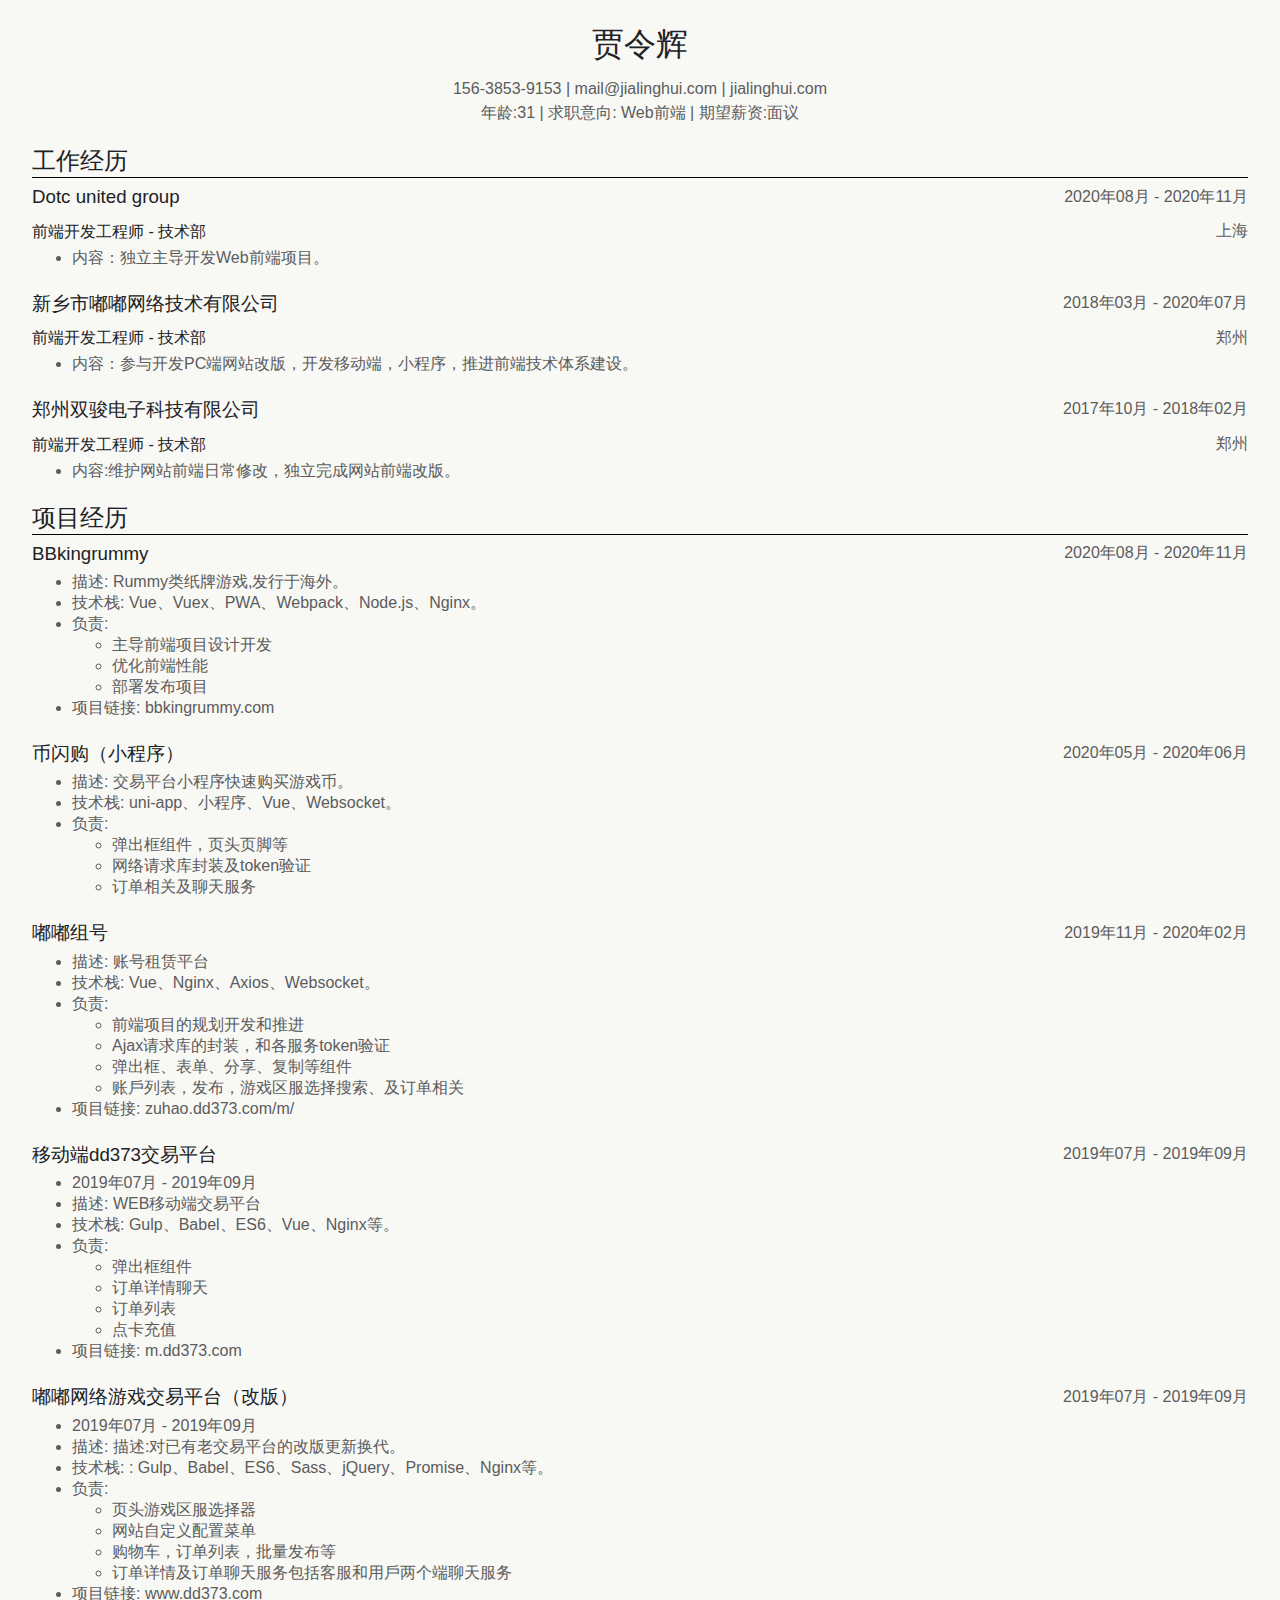
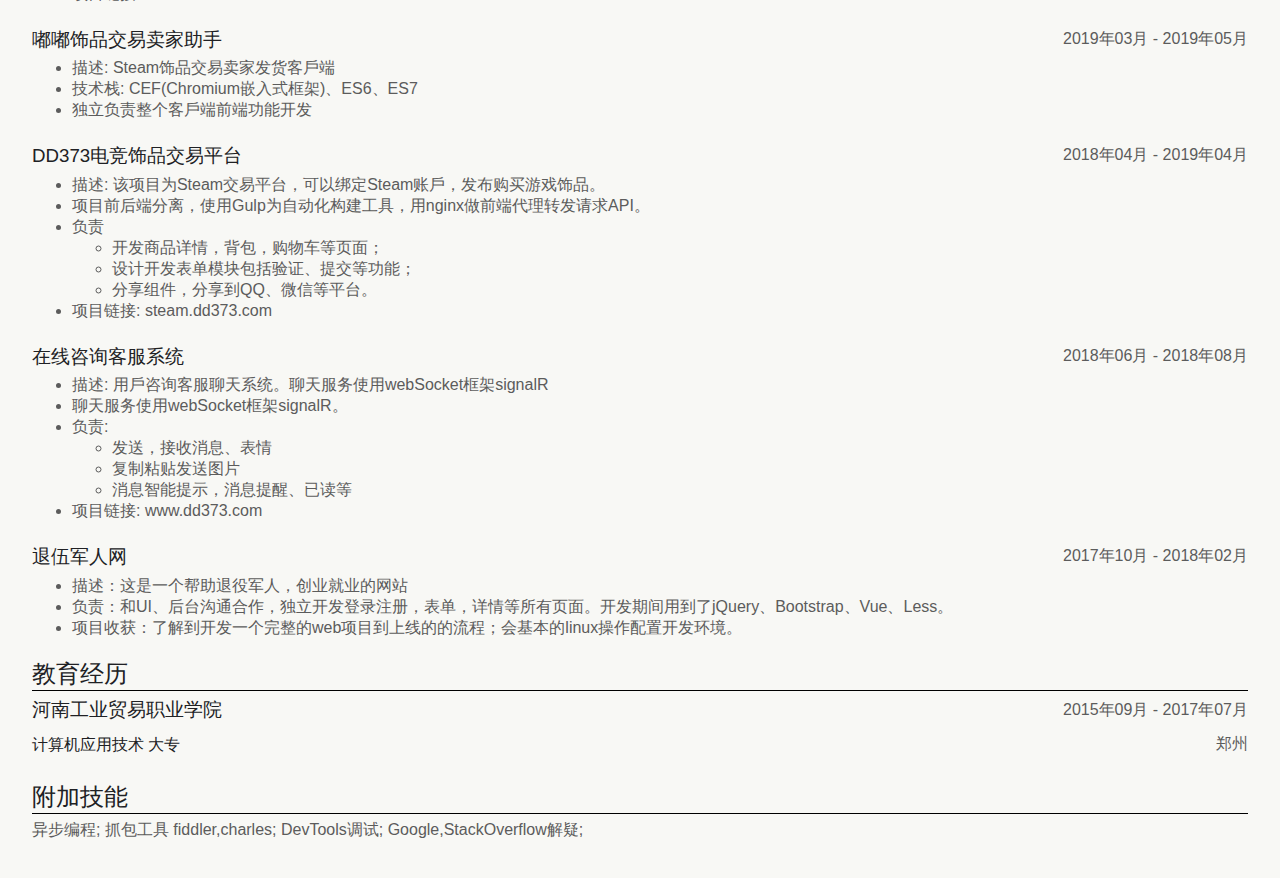
==== index.html @ 7e16a816 "Update index.html" ====
<!DOCTYPE html>
<html lang="en">
<head>
    <meta charset="UTF-8">
    <meta name="viewport" content="width=device-width, initial-scale=1.0">
    <title>WEB前端-李聪</title>
    <style>
        ::selection {
            background-color: #ffe150;
        }

        body{
            margin: 2em;
            font-family:
                system, -apple-system, BlinkMacSystemFont,
                "PingFang SC", "Segoe UI", "Microsoft YaHei", "wenquanyi micro hei","Hiragino Sans GB", "Hiragino Sans GB W3", "Roboto", "Oxygen", "Ubuntu", "Cantarell", "Fira Sans", "Droid Sans",
                "Helvetica Neue", Helvetica, Arial, sans-serif;
            background-color: #f8f8f5;
            color: #5c5c5c;
        }
        header{line-height: 1.5em;text-align: center;}
    
        a{text-decoration: none; color: inherit;}

        a:hover{
            border-bottom: 1px solid black;
            color: Black;
        }

        a:visited {
            color: #9f9f9f;
        }

        h1,h2,h3,h4,h5,h6{color: #202124; font-weight: normal;}

        hr{margin: unset; border: none; border-bottom: 1.5px solid #000;}

        section h2{margin-bottom: unset;}

        section h3, section h4, section p{line-height: 2em; margin: 0;}

        section h4{font-weight: normal;}

        section ul{margin-top:0;}

        hgroup > div{
            display: flex;
            justify-content: space-between;
            align-items: center;
            flex-wrap: wrap;
        }
    </style>
    <script>
        document.addEventListener("DOMContentLoaded",function(){
            var Age = new Date().getFullYear() - 1995;
            document.querySelector('#Age').innerText = Age;
        });
    </script>
</head>
<body>
    <header>
        <h1>贾令辉</h1>
        <a href="tel:15638539153">156-3853-9153</a> | 
        <a href="mailto:mail@jialinghui.com">mail@jialinghui.com</a> | 
        <a href="//jialinghui.com">jialinghui.com</a>
        <br>
        年龄:<span id="Age">24</span> | 求职意向: Web前端 | 期望薪资:面议
    </header>
    <section>
        <h2>工作经历</h2>
        <hr/>
        <hgroup>
            <div>
                <h3>Dotc united group</h3>
                <time>2020年08⽉ - 2020年11⽉</time>
            </div>
            <div>
                <h4>前端开发⼯程师 - 技术部</h4>
                <span>上海</span>
            </div>
        </hgroup>
        <ul>
            <li>内容：独立主导开发Web前端项目。</li>
        </ul>

        <hgroup>
            <div>
                <h3>新乡市嘟嘟⽹络技术有限公司</h3>
                <time>2018年03⽉ - 2020年07⽉</time>
            </div>
            <div>
                <h4>前端开发⼯程师 - 技术部</h4>
                <span>郑州</span>
            </div>
        </hgroup>
        <ul>
            <li>内容：参与开发PC端⽹站改版，开发移动端，小程序，推进前端技术体系建设。</li>
        </ul>
        <hgroup>
            <div>
                <h3>郑州双骏电⼦科技有限公司</h3>
                <time>2017年10⽉ - 2018年02⽉</time>
            </div>
            <div>
                <h4>前端开发⼯程师 - 技术部</h4>
                <span>郑州</span>
            </div>
        </hgroup>
        <ul>
            <li>内容:维护⽹站前端⽇常修改，独⽴完成⽹站前端改版。</li>
        </ul>
    </section>

    <section>
        <h2>项目经历</h2>
        <hr/>
        <hgroup>
            <div>
                <h3>BBkingrummy</h3>
                <time>2020年08⽉ - 2020年11⽉</time>
            </div>
        </hgroup>
        <ul>
            <li>描述: Rummy类纸牌游戏,发行于海外。</li>
            <li>技术栈: Vue、Vuex、PWA、Webpack、Node.js、Nginx。</li>
            <li>负责:
                <ul>
                    <li>主导前端项目设计开发</li>
                    <li>优化前端性能</li>
                    <li>部署发布项目</li>
                </ul>
            </li>
            <li>项⽬链接: <a href="//bbkingrummy.com">bbkingrummy.com</a></li>
        </ul>

        <hgroup>
            <div>
                <h3>币闪购（小程序）</h3>
                <time>2020年05⽉ - 2020年06⽉</time>
            </div>
        </hgroup>
        <ul>
            <li>描述: 交易平台小程序快速购买游戏币。</li>
            <li>技术栈: uni-app、小程序、Vue、Websocket。</li>
            <li>负责:
                <ul>
                    <li>弹出框组件，⻚头⻚脚等</li>
                    <li>⽹络请求库封装及token验证</li>
                    <li>订单相关及聊天服务</li>
                </ul>
            </li>
        </ul>

        <hgroup>
            <div>
                <h3>嘟嘟组号</h3>
                <time>2019年11⽉ - 2020年02⽉</time>
            </div>
        </hgroup>
        <ul>
            <li>描述: 账号租赁平台</li>
            <li>技术栈: Vue、Nginx、Axios、Websocket。</li>
            <li>
                负责:
                <ul>
                    <li>前端项⽬的规划开发和推进</li>
                    <li>Ajax请求库的封装，和各服务token验证</li>
                    <li>弹出框、表单、分享、复制等组件</li>
                    <li>账⼾列表，发布，游戏区服选择搜索、及订单相关</li>
                </ul>
            </li>
            <li>项⽬链接: <a href="//zuhao.dd373.com/m/">zuhao.dd373.com/m/</a></li>
        </ul>

        <hgroup>
            <div>
                <h3>移动端dd373交易平台</h3>
                <time>2019年07⽉ - 2019年09⽉</time>
            </div>
        </hgroup>
        <ul>
            <li>2019年07⽉ - 2019年09⽉</li>
            <li>描述: WEB移动端交易平台</li>
            <li>技术栈: Gulp、Babel、ES6、Vue、Nginx等。</li>
            <li>
                负责:
                <ul>
                    <li>弹出框组件</li>
                    <li>订单详情聊天</li>
                    <li>订单列表</li>
                    <li>点卡充值</li>
                </ul>
            </li>
            <li>项⽬链接: <a href="//m.dd373.com">m.dd373.com</a> </li>
        </ul>

        <hgroup>
            <div>
                <h3>嘟嘟⽹络游戏交易平台（改版）</h3>
                <time>2019年07⽉ - 2019年09⽉</time>
            </div>
        </hgroup>
        <ul>
            <li>2019年07⽉ - 2019年09⽉</li>
            <li>描述: 描述:对已有⽼交易平台的改版更新换代。</li>
            <li>技术栈: : Gulp、Babel、ES6、Sass、jQuery、Promise、Nginx等。</li>
            <li>负责:
                <ul>
                    <li>⻚头游戏区服选择器</li>
                    <li>⽹站⾃定义配置菜单</li>
                    <li>购物⻋，订单列表，批量发布等</li>
                    <li>订单详情及订单聊天服务包括客服和⽤⼾两个端聊天服务</li>
                </ul>
            </li>
            <li>项⽬链接: <a href="//www.dd373.com">www.dd373.com</a> </li>
        </ul>
        
        <hgroup>
            <div>
                <h3>嘟嘟饰品交易卖家助⼿</h3>
                <time>2019年03⽉ - 2019年05⽉</time>
            </div>
        </hgroup>
        <ul>
            <li>描述: Steam饰品交易卖家发货客⼾端</li>
            <li>技术栈: CEF(Chromium嵌入式框架)、ES6、ES7</li>
            <li>独⽴负责整个客⼾端前端功能开发</li>
        </ul>
        
        <hgroup>
            <div>
                <h3>DD373电竞饰品交易平台</h3>
                <time>2018年04⽉ - 2019年04⽉</time>
            </div>
        </hgroup>
        <ul>
            <li>描述: 该项⽬为Steam交易平台，可以绑定Steam账⼾，发布购买游戏饰品。</li>
            <li>项⽬前后端分离，使⽤Gulp为⾃动化构建⼯具，⽤nginx做前端代理转发请求API。</li>
            <li>
                负责
                <ul>
                    <li>开发商品详情，背包，购物⻋等⻚⾯；</li>
                    <li>设计开发表单模块包括验证、提交等功能；</li>
                    <li>分享组件，分享到QQ、微信等平台。</li>
                </ul>
            </li>
            <li>项⽬链接: <a href="//steam.dd373.com">steam.dd373.com</a></li>
        </ul>

        <hgroup>
            <div>
                <h3>在线咨询客服系统</h3>
                <time>2018年06⽉ - 2018年08⽉</time>
            </div>
        </hgroup>
        <ul>
            <li>描述: ⽤⼾咨询客服聊天系统。聊天服务使⽤webSocket框架signalR</li>
            <li>聊天服务使⽤webSocket框架signalR。</li>
            <li>
                负责:
                <ul>
                    <li>发送，接收消息、表情</li>
                    <li>复制粘贴发送图⽚</li>
                    <li>消息智能提⽰，消息提醒、已读等</li>
                </ul>
            </li>
            <li>项⽬链接: <a href="//www.dd373.com">www.dd373.com</a></li>
        </ul>

        <hgroup>
            <div>
                <h3>退伍军⼈⽹</h3>
                <time>2017年10⽉ - 2018年02⽉</time>
            </div>
        </hgroup>
        <ul>
            <li>描述：这是⼀个帮助退役军⼈，创业就业的⽹站</li>
            <li>负责：和UI、后台沟通合作，独⽴开发登录注册，表单，详情等所有⻚⾯。开发期间⽤到了jQuery、Bootstrap、Vue、Less。</li>
            <li>项⽬收获：了解到开发⼀个完整的web项⽬到上线的的流程；会基本的linux操作配置开发环境。</li>
        </ul>
    </section>

    <section>
        <h2>教育经历</h2>
        <hr/>
        <hgroup>
            <div>
                <h3>河南⼯业贸易职业学院</h3>
                <time>2015年09⽉ - 2017年07⽉</time>
            </div>
            <div>
                <h4>计算机应⽤技术 ⼤专</h4>
                <span>郑州</span>
            </div>
        </hgroup>
    </section>

    <section>
        <h2>附加技能</h2>
        <hr/>
        <p>
            异步编程; 抓包⼯具 fiddler,charles; DevTools调试; Google,StackOverflow解疑;
        </p>
    </section>
</body>
</html>
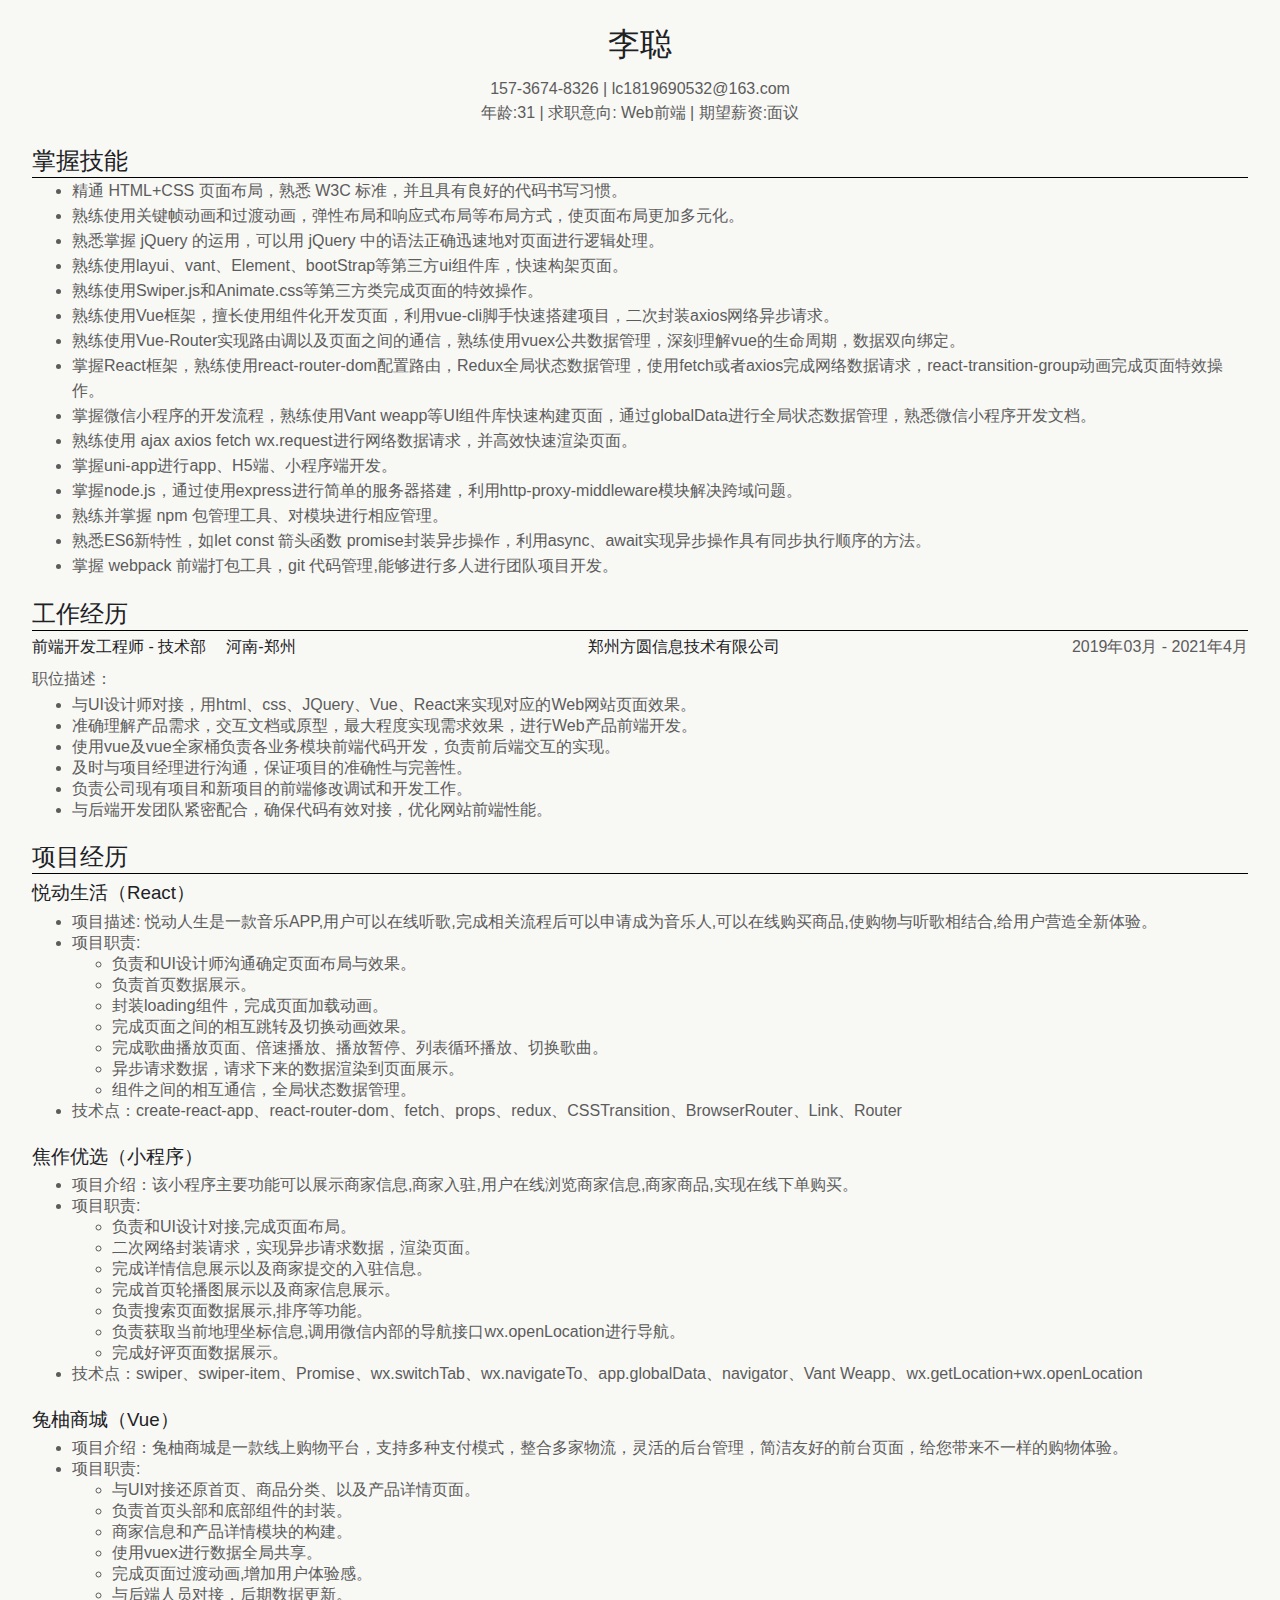
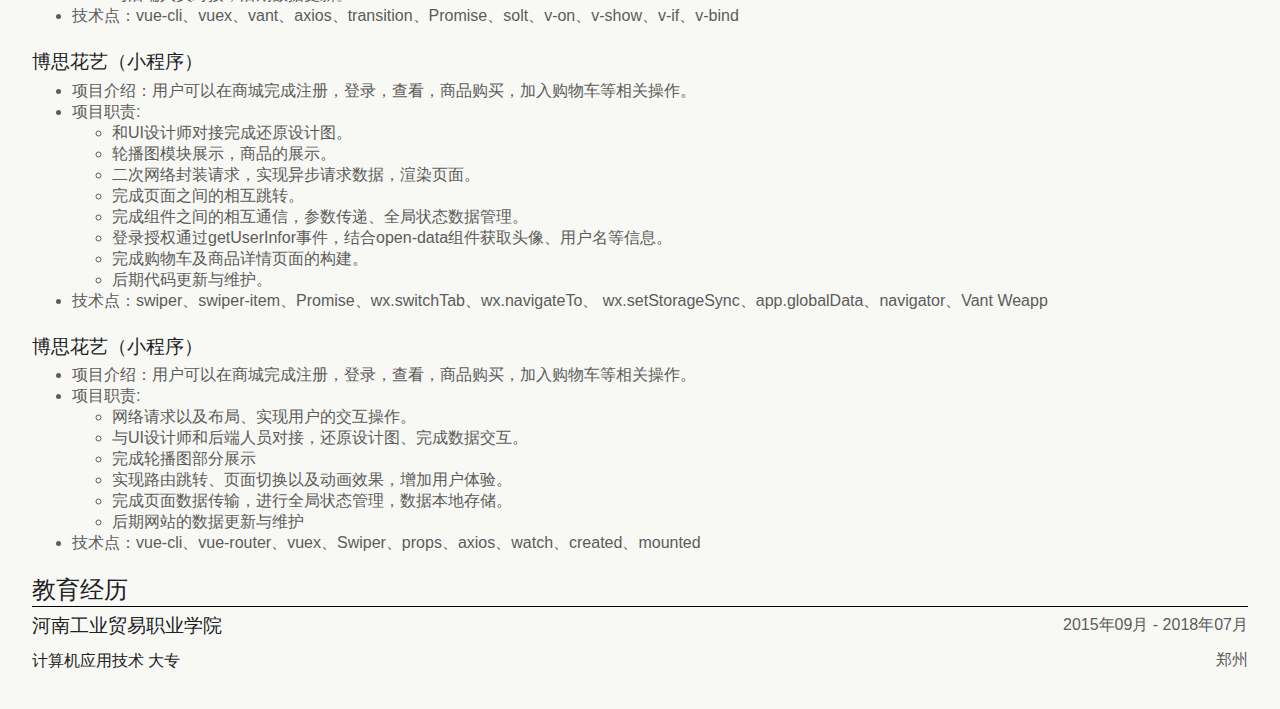
==== commit f72e86e2: "修改简历" ====
--- a/index.html
+++ b/index.html
@@ -49,6 +49,17 @@
             align-items: center;
             flex-wrap: wrap;
         }
+        .meeage{
+            display: flex;
+            justify-content: space-around;
+            align-items: center;
+        }
+        .addres{
+            margin-left: 20px;
+        }
+       .jineng li{
+           line-height: 25px;
+       }
     </style>
     <script>
         document.addEventListener("DOMContentLoaded",function(){
@@ -59,56 +70,56 @@
 </head>
 <body>
     <header>
-        <h1>贾令辉</h1>
-        <a href="tel:15638539153">156-3853-9153</a> | 
-        <a href="mailto:mail@jialinghui.com">mail@jialinghui.com</a> | 
-        <a href="//jialinghui.com">jialinghui.com</a>
+        <h1>李聪</h1>
+        <a href="tel:15638539153">157-3674-8326</a> | 
+        <a href="mailto:lc1819690532@163.com">lc1819690532@163.com</a>
         <br>
-        年龄:<span id="Age">24</span> | 求职意向: Web前端 | 期望薪资:面议
+        年龄:<span id="Age">25</span> | 求职意向: Web前端 | 期望薪资:面议
     </header>
     <section>
+        <h2>掌握技能</h2>
+        <hr/>
+        <ul class="jineng">
+            <li>精通 HTML+CSS 页面布局，熟悉 W3C 标准，并且具有良好的代码书写习惯。</li>
+            <li>熟练使用关键帧动画和过渡动画，弹性布局和响应式布局等布局方式，使页面布局更加多元化。</li>
+            <li>熟悉掌握 jQuery 的运用，可以用 jQuery 中的语法正确迅速地对页面进行逻辑处理。</li>
+            <li>熟练使用layui、vant、Element、bootStrap等第三方ui组件库，快速构架页面。</li>
+            <li>熟练使用Swiper.js和Animate.css等第三方类完成页面的特效操作。</li>
+            <li>熟练使用Vue框架，擅长使用组件化开发页面，利用vue-cli脚手快速搭建项目，二次封装axios网络异步请求。</li>
+            <li>熟练使用Vue-Router实现路由调以及页面之间的通信，熟练使用vuex公共数据管理，深刻理解vue的生命周期，数据双向绑定。</li>
+            <li>掌握React框架，熟练使用react-router-dom配置路由，Redux全局状态数据管理，使用fetch或者axios完成网络数据请求，react-transition-group动画完成页面特效操作。</li>
+            <li>掌握微信小程序的开发流程，熟练使用Vant weapp等UI组件库快速构建页面，通过globalData进行全局状态数据管理，熟悉微信小程序开发文档。</li>
+            <li>熟练使用 ajax axios fetch wx.request进行网络数据请求，并高效快速渲染页面。</li>
+            <li>掌握uni-app进行app、H5端、小程序端开发。</li>
+            <li>掌握node.js，通过使用express进行简单的服务器搭建，利用http-proxy-middleware模块解决跨域问题。</li>
+            <li>熟练并掌握 npm 包管理工具、对模块进行相应管理。</li>    
+            <li>熟悉ES6新特性，如let const 箭头函数 promise封装异步操作，利用async、await实现异步操作具有同步执行顺序的方法。</li>
+            <li>掌握 webpack 前端打包工具，git 代码管理,能够进行多人进行团队项目开发。</li> 
+        </ul>    
+    </section>
+    <section>
         <h2>工作经历</h2>
         <hr/>
         <hgroup>
-            <div>
-                <h3>Dotc united group</h3>
-                <time>2020年08⽉ - 2020年11⽉</time>
-            </div>
-            <div>
-                <h4>前端开发⼯程师 - 技术部</h4>
-                <span>上海</span>
-            </div>
-        </hgroup>
-        <ul>
-            <li>内容：独立主导开发Web前端项目。</li>
-        </ul>
-
-        <hgroup>
-            <div>
-                <h3>新乡市嘟嘟⽹络技术有限公司</h3>
-                <time>2018年03⽉ - 2020年07⽉</time>
-            </div>
-            <div>
+            <div class="message">       
+                <h4>前端开发⼯程师 - 技术部<span class="addres">河南-郑州</span></h4>
+                <h4>郑州方圆信息技术有限公司</h4>
+                <time>2019年03⽉ - 2021年4⽉</time>
+            </div>
+            <!-- <div>
                 <h4>前端开发⼯程师 - 技术部</h4>
                 <span>郑州</span>
-            </div>
-        </hgroup>
-        <ul>
-            <li>内容：参与开发PC端⽹站改版，开发移动端，小程序，推进前端技术体系建设。</li>
-        </ul>
-        <hgroup>
-            <div>
-                <h3>郑州双骏电⼦科技有限公司</h3>
-                <time>2017年10⽉ - 2018年02⽉</time>
-            </div>
-            <div>
-                <h4>前端开发⼯程师 - 技术部</h4>
-                <span>郑州</span>
-            </div>
-        </hgroup>
-        <ul>
-            <li>内容:维护⽹站前端⽇常修改，独⽴完成⽹站前端改版。</li>
-        </ul>
+            </div> -->
+            <p>职位描述：</p>
+        </hgroup>
+        <ul>
+            <li>与UI设计师对接，用html、css、JQuery、Vue、React来实现对应的Web网站页面效果。</li>
+            <li>准确理解产品需求，交互文档或原型，最大程度实现需求效果，进行Web产品前端开发。</li>
+            <li>使用vue及vue全家桶负责各业务模块前端代码开发，负责前后端交互的实现。</li>
+            <li>及时与项目经理进行沟通，保证项目的准确性与完善性。</li>
+            <li>负责公司现有项目和新项目的前端修改调试和开发工作。</li>
+            <li>与后端开发团队紧密配合，确保代码有效对接，优化网站前端性能。</li>
+        </ul>    
     </section>
 
     <section>
@@ -116,167 +127,106 @@
         <hr/>
         <hgroup>
             <div>
-                <h3>BBkingrummy</h3>
-                <time>2020年08⽉ - 2020年11⽉</time>
-            </div>
-        </hgroup>
-        <ul>
-            <li>描述: Rummy类纸牌游戏,发行于海外。</li>
-            <li>技术栈: Vue、Vuex、PWA、Webpack、Node.js、Nginx。</li>
-            <li>负责:
-                <ul>
-                    <li>主导前端项目设计开发</li>
-                    <li>优化前端性能</li>
-                    <li>部署发布项目</li>
-                </ul>
-            </li>
-            <li>项⽬链接: <a href="//bbkingrummy.com">bbkingrummy.com</a></li>
-        </ul>
-
-        <hgroup>
-            <div>
-                <h3>币闪购（小程序）</h3>
-                <time>2020年05⽉ - 2020年06⽉</time>
-            </div>
-        </hgroup>
-        <ul>
-            <li>描述: 交易平台小程序快速购买游戏币。</li>
-            <li>技术栈: uni-app、小程序、Vue、Websocket。</li>
-            <li>负责:
-                <ul>
-                    <li>弹出框组件，⻚头⻚脚等</li>
-                    <li>⽹络请求库封装及token验证</li>
-                    <li>订单相关及聊天服务</li>
-                </ul>
-            </li>
-        </ul>
-
-        <hgroup>
-            <div>
-                <h3>嘟嘟组号</h3>
-                <time>2019年11⽉ - 2020年02⽉</time>
-            </div>
-        </hgroup>
-        <ul>
-            <li>描述: 账号租赁平台</li>
-            <li>技术栈: Vue、Nginx、Axios、Websocket。</li>
-            <li>
-                负责:
-                <ul>
-                    <li>前端项⽬的规划开发和推进</li>
-                    <li>Ajax请求库的封装，和各服务token验证</li>
-                    <li>弹出框、表单、分享、复制等组件</li>
-                    <li>账⼾列表，发布，游戏区服选择搜索、及订单相关</li>
-                </ul>
-            </li>
-            <li>项⽬链接: <a href="//zuhao.dd373.com/m/">zuhao.dd373.com/m/</a></li>
-        </ul>
-
-        <hgroup>
-            <div>
-                <h3>移动端dd373交易平台</h3>
-                <time>2019年07⽉ - 2019年09⽉</time>
-            </div>
-        </hgroup>
-        <ul>
-            <li>2019年07⽉ - 2019年09⽉</li>
-            <li>描述: WEB移动端交易平台</li>
-            <li>技术栈: Gulp、Babel、ES6、Vue、Nginx等。</li>
-            <li>
-                负责:
-                <ul>
-                    <li>弹出框组件</li>
-                    <li>订单详情聊天</li>
-                    <li>订单列表</li>
-                    <li>点卡充值</li>
-                </ul>
-            </li>
-            <li>项⽬链接: <a href="//m.dd373.com">m.dd373.com</a> </li>
-        </ul>
-
-        <hgroup>
-            <div>
-                <h3>嘟嘟⽹络游戏交易平台（改版）</h3>
-                <time>2019年07⽉ - 2019年09⽉</time>
-            </div>
-        </hgroup>
-        <ul>
-            <li>2019年07⽉ - 2019年09⽉</li>
-            <li>描述: 描述:对已有⽼交易平台的改版更新换代。</li>
-            <li>技术栈: : Gulp、Babel、ES6、Sass、jQuery、Promise、Nginx等。</li>
-            <li>负责:
-                <ul>
-                    <li>⻚头游戏区服选择器</li>
-                    <li>⽹站⾃定义配置菜单</li>
-                    <li>购物⻋，订单列表，批量发布等</li>
-                    <li>订单详情及订单聊天服务包括客服和⽤⼾两个端聊天服务</li>
-                </ul>
-            </li>
-            <li>项⽬链接: <a href="//www.dd373.com">www.dd373.com</a> </li>
-        </ul>
-        
-        <hgroup>
-            <div>
-                <h3>嘟嘟饰品交易卖家助⼿</h3>
-                <time>2019年03⽉ - 2019年05⽉</time>
-            </div>
-        </hgroup>
-        <ul>
-            <li>描述: Steam饰品交易卖家发货客⼾端</li>
-            <li>技术栈: CEF(Chromium嵌入式框架)、ES6、ES7</li>
-            <li>独⽴负责整个客⼾端前端功能开发</li>
-        </ul>
-        
-        <hgroup>
-            <div>
-                <h3>DD373电竞饰品交易平台</h3>
-                <time>2018年04⽉ - 2019年04⽉</time>
-            </div>
-        </hgroup>
-        <ul>
-            <li>描述: 该项⽬为Steam交易平台，可以绑定Steam账⼾，发布购买游戏饰品。</li>
-            <li>项⽬前后端分离，使⽤Gulp为⾃动化构建⼯具，⽤nginx做前端代理转发请求API。</li>
-            <li>
-                负责
-                <ul>
-                    <li>开发商品详情，背包，购物⻋等⻚⾯；</li>
-                    <li>设计开发表单模块包括验证、提交等功能；</li>
-                    <li>分享组件，分享到QQ、微信等平台。</li>
-                </ul>
-            </li>
-            <li>项⽬链接: <a href="//steam.dd373.com">steam.dd373.com</a></li>
-        </ul>
-
-        <hgroup>
-            <div>
-                <h3>在线咨询客服系统</h3>
-                <time>2018年06⽉ - 2018年08⽉</time>
-            </div>
-        </hgroup>
-        <ul>
-            <li>描述: ⽤⼾咨询客服聊天系统。聊天服务使⽤webSocket框架signalR</li>
-            <li>聊天服务使⽤webSocket框架signalR。</li>
-            <li>
-                负责:
-                <ul>
-                    <li>发送，接收消息、表情</li>
-                    <li>复制粘贴发送图⽚</li>
-                    <li>消息智能提⽰，消息提醒、已读等</li>
-                </ul>
-            </li>
-            <li>项⽬链接: <a href="//www.dd373.com">www.dd373.com</a></li>
-        </ul>
-
-        <hgroup>
-            <div>
-                <h3>退伍军⼈⽹</h3>
-                <time>2017年10⽉ - 2018年02⽉</time>
-            </div>
-        </hgroup>
-        <ul>
-            <li>描述：这是⼀个帮助退役军⼈，创业就业的⽹站</li>
-            <li>负责：和UI、后台沟通合作，独⽴开发登录注册，表单，详情等所有⻚⾯。开发期间⽤到了jQuery、Bootstrap、Vue、Less。</li>
-            <li>项⽬收获：了解到开发⼀个完整的web项⽬到上线的的流程；会基本的linux操作配置开发环境。</li>
+                <h3>悦动生活（React）</h3>
+            </div>
+        </hgroup>
+        <ul>
+            <li>项目描述: 悦动人生是一款音乐APP,用户可以在线听歌,完成相关流程后可以申请成为音乐人,可以在线购买商品,使购物与听歌相结合,给用户营造全新体验。</li>
+            <li>项目职责:
+                <ul>
+                    <li>负责和UI设计师沟通确定页面布局与效果。</li>
+                    <li>负责首页数据展示。</li>
+                    <li>封装loading组件，完成页面加载动画。</li>
+                    <li>完成页面之间的相互跳转及切换动画效果。</li>
+                    <li>完成歌曲播放页面、倍速播放、播放暂停、列表循环播放、切换歌曲。</li>
+                    <li>异步请求数据，请求下来的数据渲染到页面展示。</li>
+                    <li>组件之间的相互通信，全局状态数据管理。</li>
+                </ul>
+            </li>
+            <li>技术点：create-react-app、react-router-dom、fetch、props、redux、CSSTransition、BrowserRouter、Link、Router</li>
+        </ul>
+
+        <hgroup>
+            <div>
+                <h3>焦作优选（小程序）</h3>
+            </div>
+        </hgroup>
+        <ul>
+            <li>项目介绍：该小程序主要功能可以展示商家信息,商家入驻,用户在线浏览商家信息,商家商品,实现在线下单购买。</li>
+            <li>项目职责:
+                <ul>
+                    <li>负责和UI设计对接,完成页面布局。</li>
+                    <li>二次网络封装请求，实现异步请求数据，渲染页面。</li>
+                    <li>完成详情信息展示以及商家提交的入驻信息。</li>
+                    <li>完成首页轮播图展示以及商家信息展示。</li>
+                    <li>负责搜索页面数据展示,排序等功能。</li>
+                    <li>负责获取当前地理坐标信息,调用微信内部的导航接口wx.openLocation进行导航。</li>
+                    <li>完成好评页面数据展示。</li>
+                </ul>
+            </li>
+            <li>技术点：swiper、swiper-item、Promise、wx.switchTab、wx.navigateTo、app.globalData、navigator、Vant Weapp、wx.getLocation+wx.openLocation</li>
+        </ul>
+
+        <hgroup>
+            <div>
+                <h3>兔柚商城（Vue）</h3>
+            </div>
+        </hgroup>
+        <ul>
+            <li>项目介绍：兔柚商城是一款线上购物平台，支持多种支付模式，整合多家物流，灵活的后台管理，简洁友好的前台页面，给您带来不一样的购物体验。</li>
+            <li>项目职责:
+                <ul>
+                    <li>与UI对接还原首页、商品分类、以及产品详情页面。</li>
+                    <li>负责首页头部和底部组件的封装。</li>
+                    <li>商家信息和产品详情模块的构建。</li>
+                    <li>使用vuex进行数据全局共享。</li>
+                    <li>完成页面过渡动画,增加用户体验感。</li>
+                    <li>与后端人员对接，后期数据更新。</li>
+                </ul>
+            </li>
+            <li>技术点：vue-cli、vuex、vant、axios、transition、Promise、solt、v-on、v-show、v-if、v-bind</li>
+        </ul>
+
+        <hgroup>
+            <div>
+                <h3>博思花艺（小程序）</h3>
+            </div>
+        </hgroup>
+        <ul>
+            <li>项目介绍：用户可以在商城完成注册，登录，查看，商品购买，加入购物车等相关操作。</li>
+            <li>项目职责:
+                <ul>
+                    <li>和UI设计师对接完成还原设计图。</li>
+                    <li>轮播图模块展示，商品的展示。</li>
+                    <li>二次网络封装请求，实现异步请求数据，渲染页面。</li>
+                    <li>完成页面之间的相互跳转。</li>
+                    <li>完成组件之间的相互通信，参数传递、全局状态数据管理。</li>
+                    <li>登录授权通过getUserInfor事件，结合open-data组件获取头像、用户名等信息。</li>
+                    <li>完成购物车及商品详情页面的构建。</li>
+                    <li>后期代码更新与维护。</li>
+                </ul>
+            </li>
+            <li>技术点：swiper、swiper-item、Promise、wx.switchTab、wx.navigateTo、 wx.setStorageSync、app.globalData、navigator、Vant Weapp</li>
+        </ul>
+
+        <hgroup>
+            <div>
+                <h3>博思花艺（小程序）</h3>
+            </div>
+        </hgroup>
+        <ul>
+            <li>项目介绍：用户可以在商城完成注册，登录，查看，商品购买，加入购物车等相关操作。</li>
+            <li>项目职责:
+                <ul>
+                    <li>网络请求以及布局、实现用户的交互操作。</li>
+                    <li>与UI设计师和后端人员对接，还原设计图、完成数据交互。</li>
+                    <li>完成轮播图部分展示</li>
+                    <li>实现路由跳转、页面切换以及动画效果，增加用户体验。</li>
+                    <li>完成页面数据传输，进行全局状态管理，数据本地存储。</li>
+                    <li>后期网站的数据更新与维护</li>
+                </ul>
+            </li>
+            <li>技术点：vue-cli、vue-router、vuex、Swiper、props、axios、watch、created、mounted</li>
         </ul>
     </section>
 
@@ -286,7 +236,7 @@
         <hgroup>
             <div>
                 <h3>河南⼯业贸易职业学院</h3>
-                <time>2015年09⽉ - 2017年07⽉</time>
+                <time>2015年09⽉ - 2018年07⽉</time>
             </div>
             <div>
                 <h4>计算机应⽤技术 ⼤专</h4>
@@ -295,12 +245,6 @@
         </hgroup>
     </section>
 
-    <section>
-        <h2>附加技能</h2>
-        <hr/>
-        <p>
-            异步编程; 抓包⼯具 fiddler,charles; DevTools调试; Google,StackOverflow解疑;
-        </p>
-    </section>
+    
 </body>
 </html>
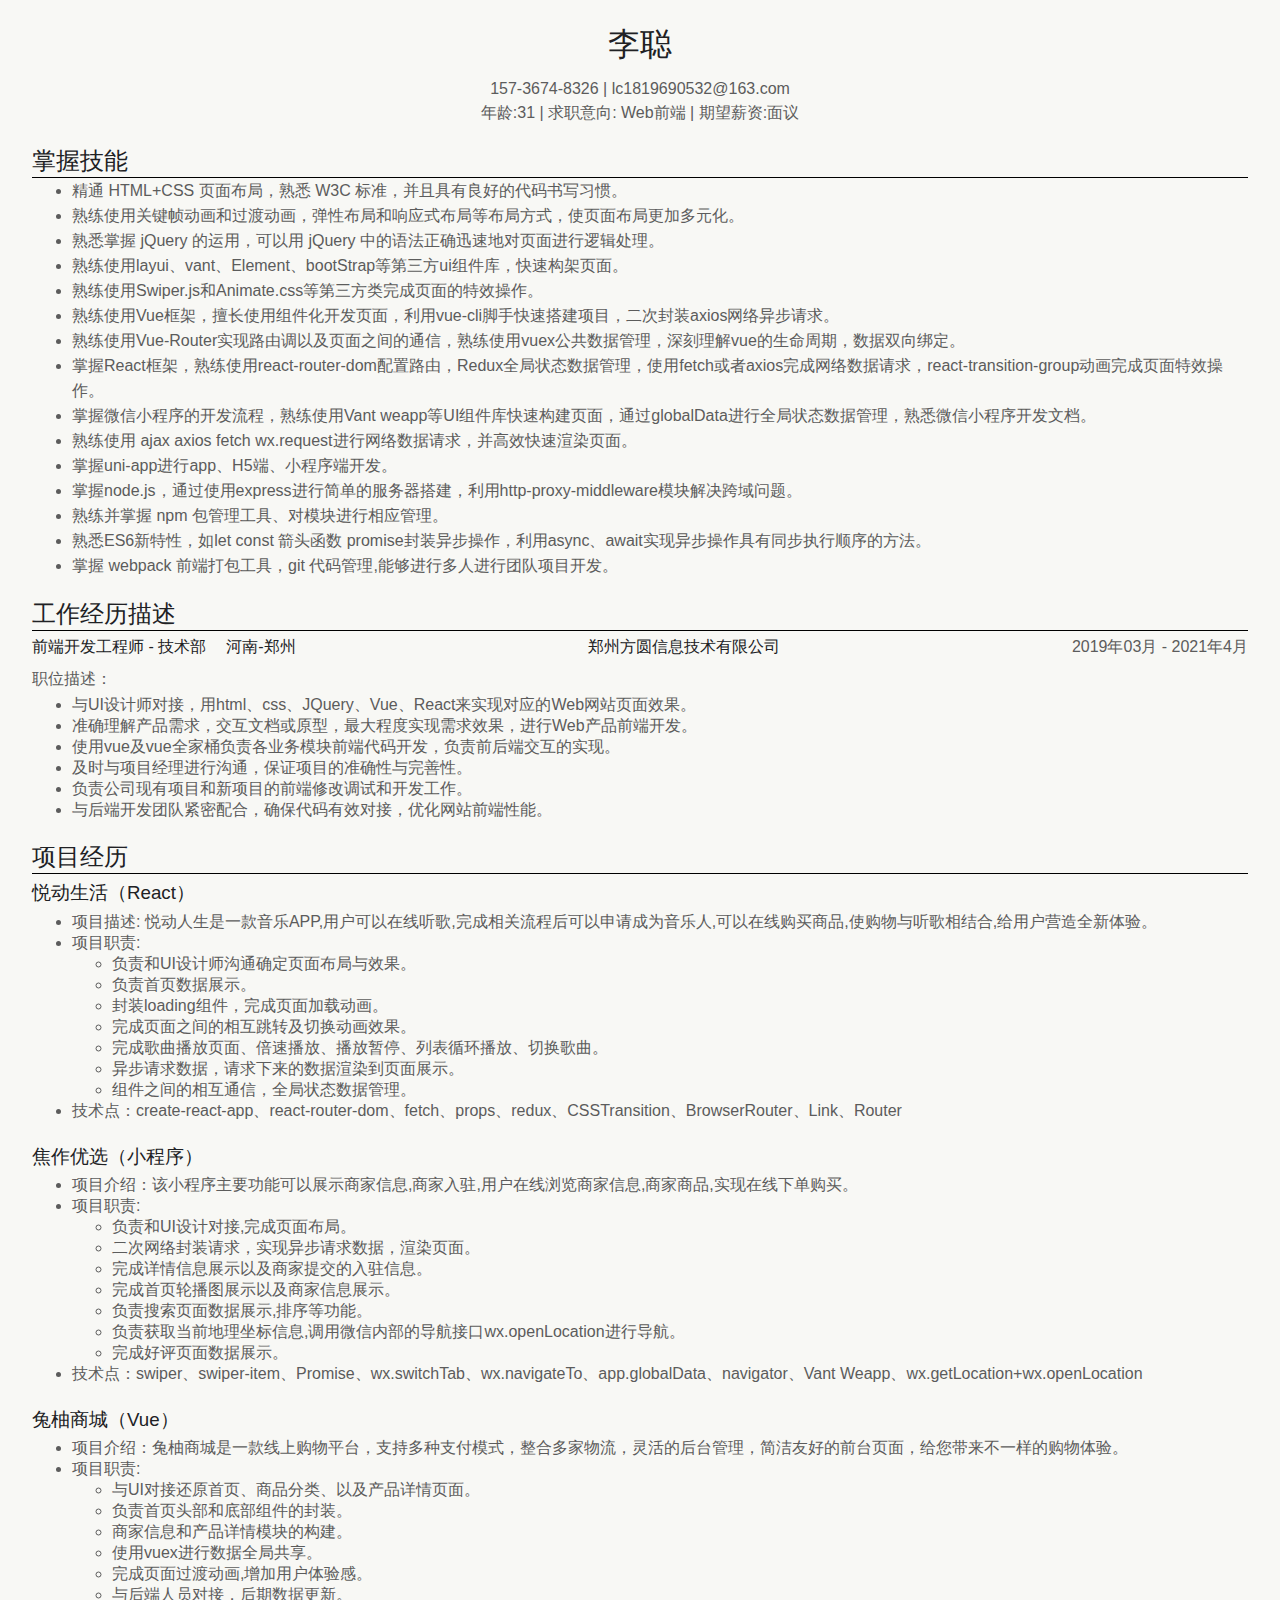
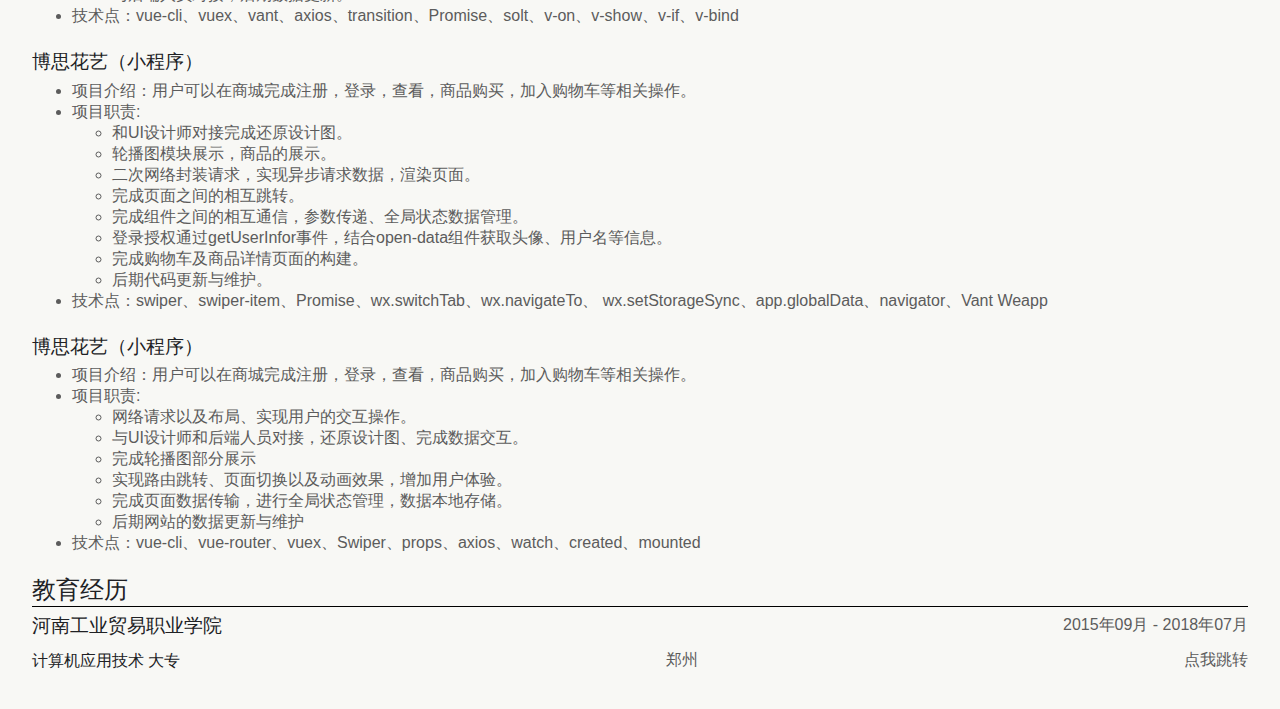
==== commit b9631edb: "上传测试" ====
--- a/index.html
+++ b/index.html
@@ -98,7 +98,7 @@
         </ul>    
     </section>
     <section>
-        <h2>工作经历</h2>
+        <h2>工作经历描述</h2>
         <hr/>
         <hgroup>
             <div class="message">       
@@ -241,10 +241,15 @@
             <div>
                 <h4>计算机应⽤技术 ⼤专</h4>
                 <span>郑州</span>
+                <span onclick="go()">点我跳转</span>
             </div>
         </hgroup>
     </section>
 
     
 </body>
+    <script>
+    function go(){
+        window.location.href="one.html";
+    }</script>
 </html>
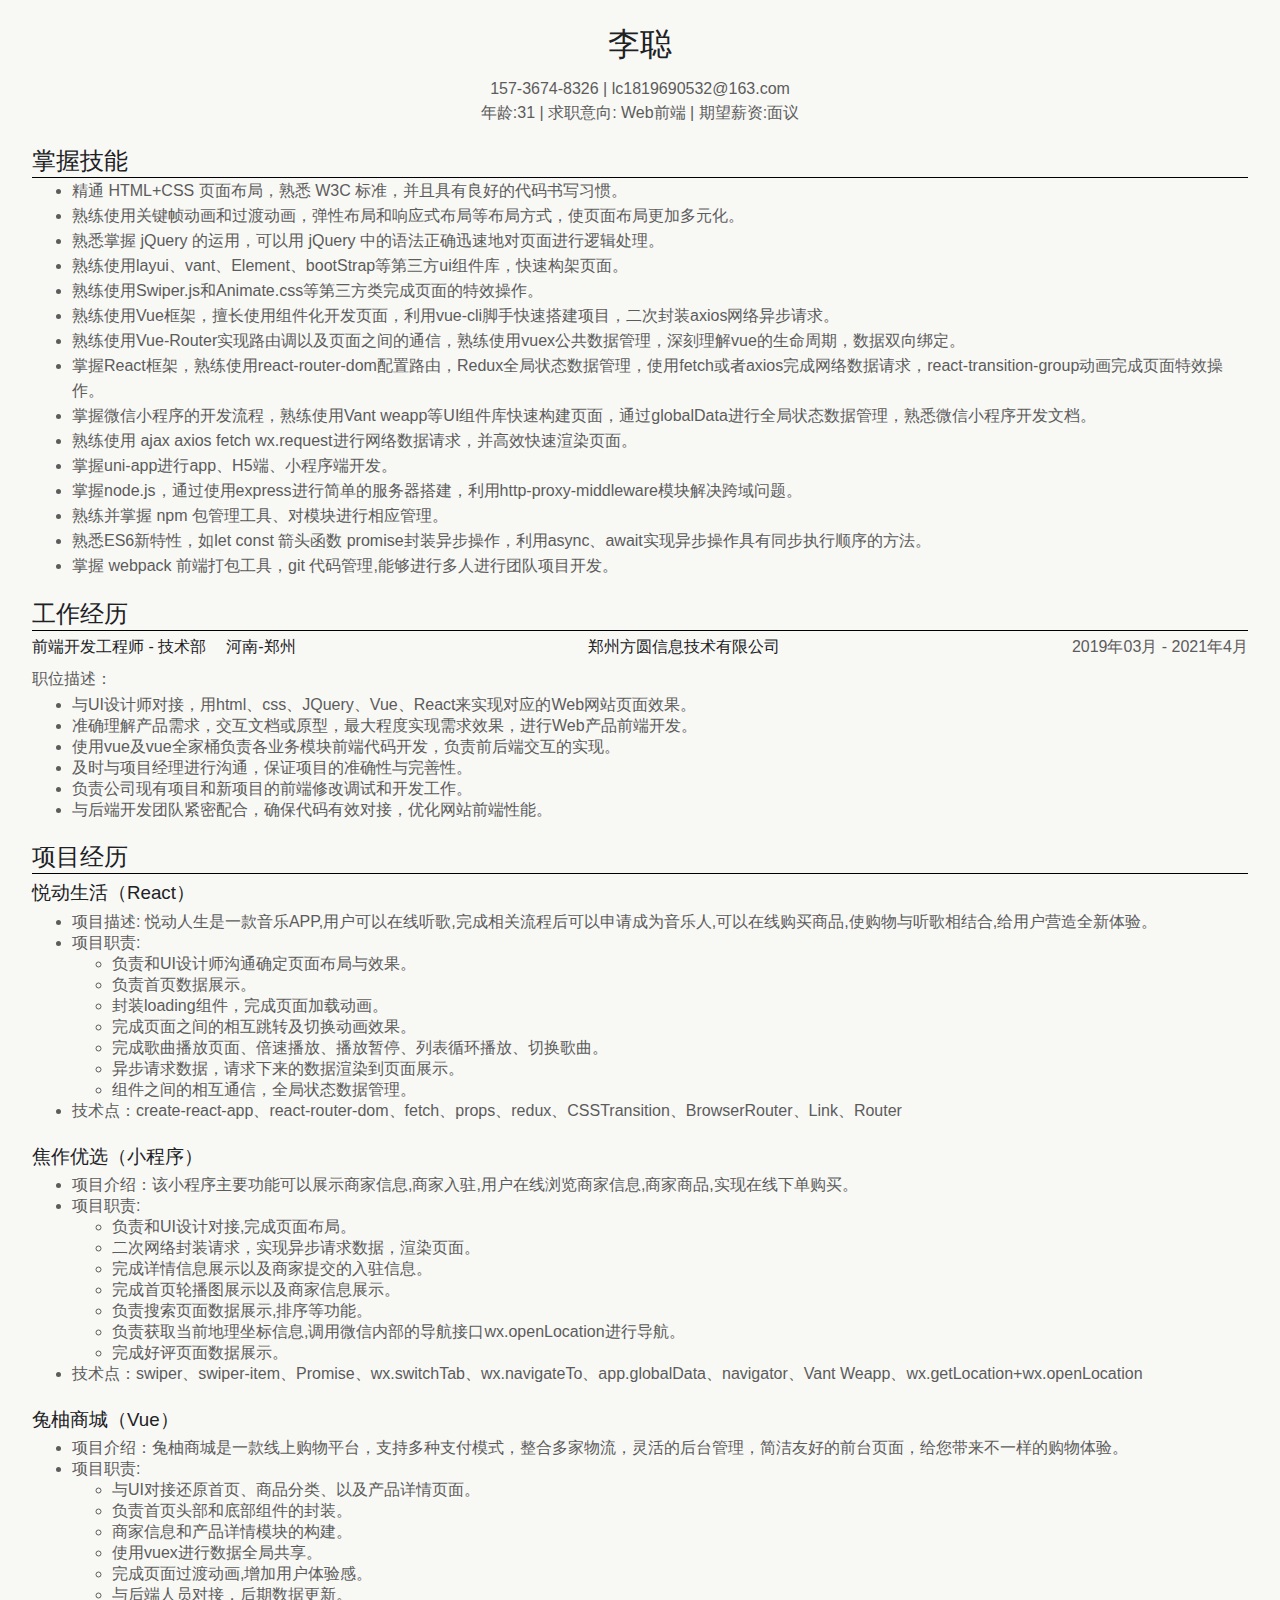
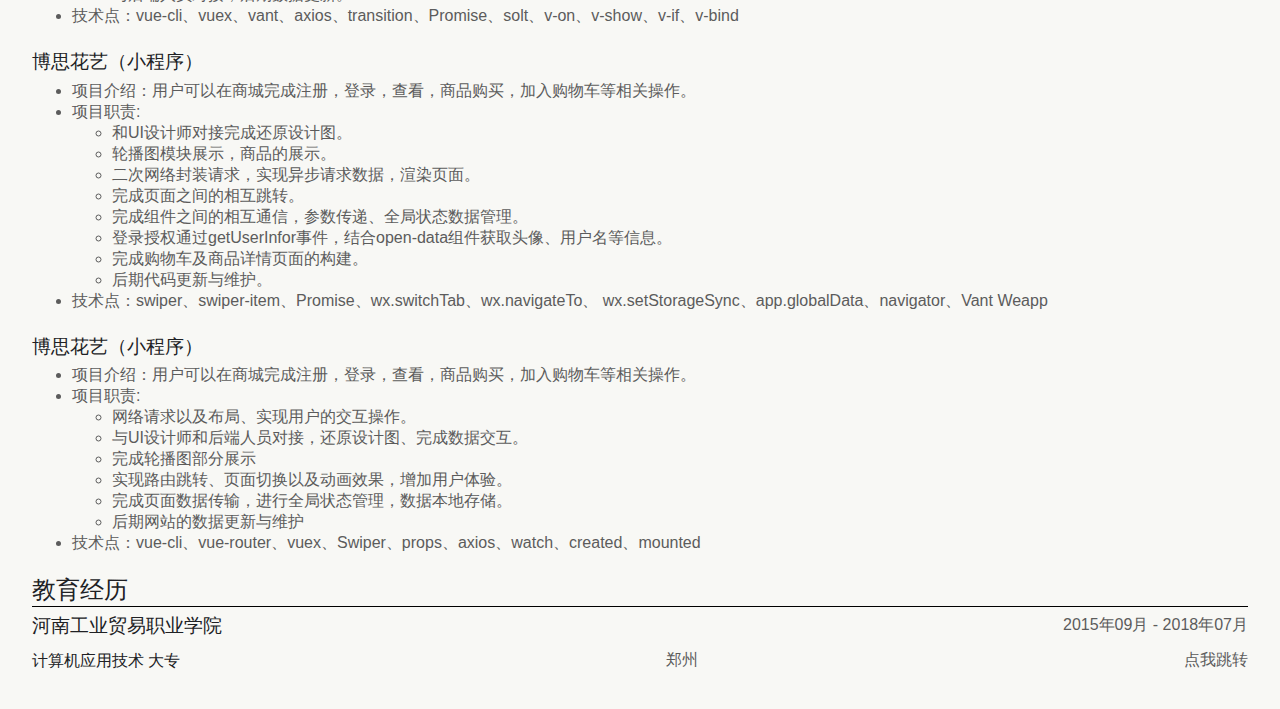
==== commit 40d876e1: "Update index.html" ====
--- a/index.html
+++ b/index.html
@@ -98,7 +98,7 @@
         </ul>    
     </section>
     <section>
-        <h2>工作经历描述</h2>
+        <h2>工作经历</h2>
         <hr/>
         <hgroup>
             <div class="message">       
@@ -250,6 +250,7 @@
 </body>
     <script>
     function go(){
-        window.location.href="one.html";
+//         window.location.href="one.html";
+        window.location.href='http://www.hngm.edu.cn/
     }</script>
 </html>
